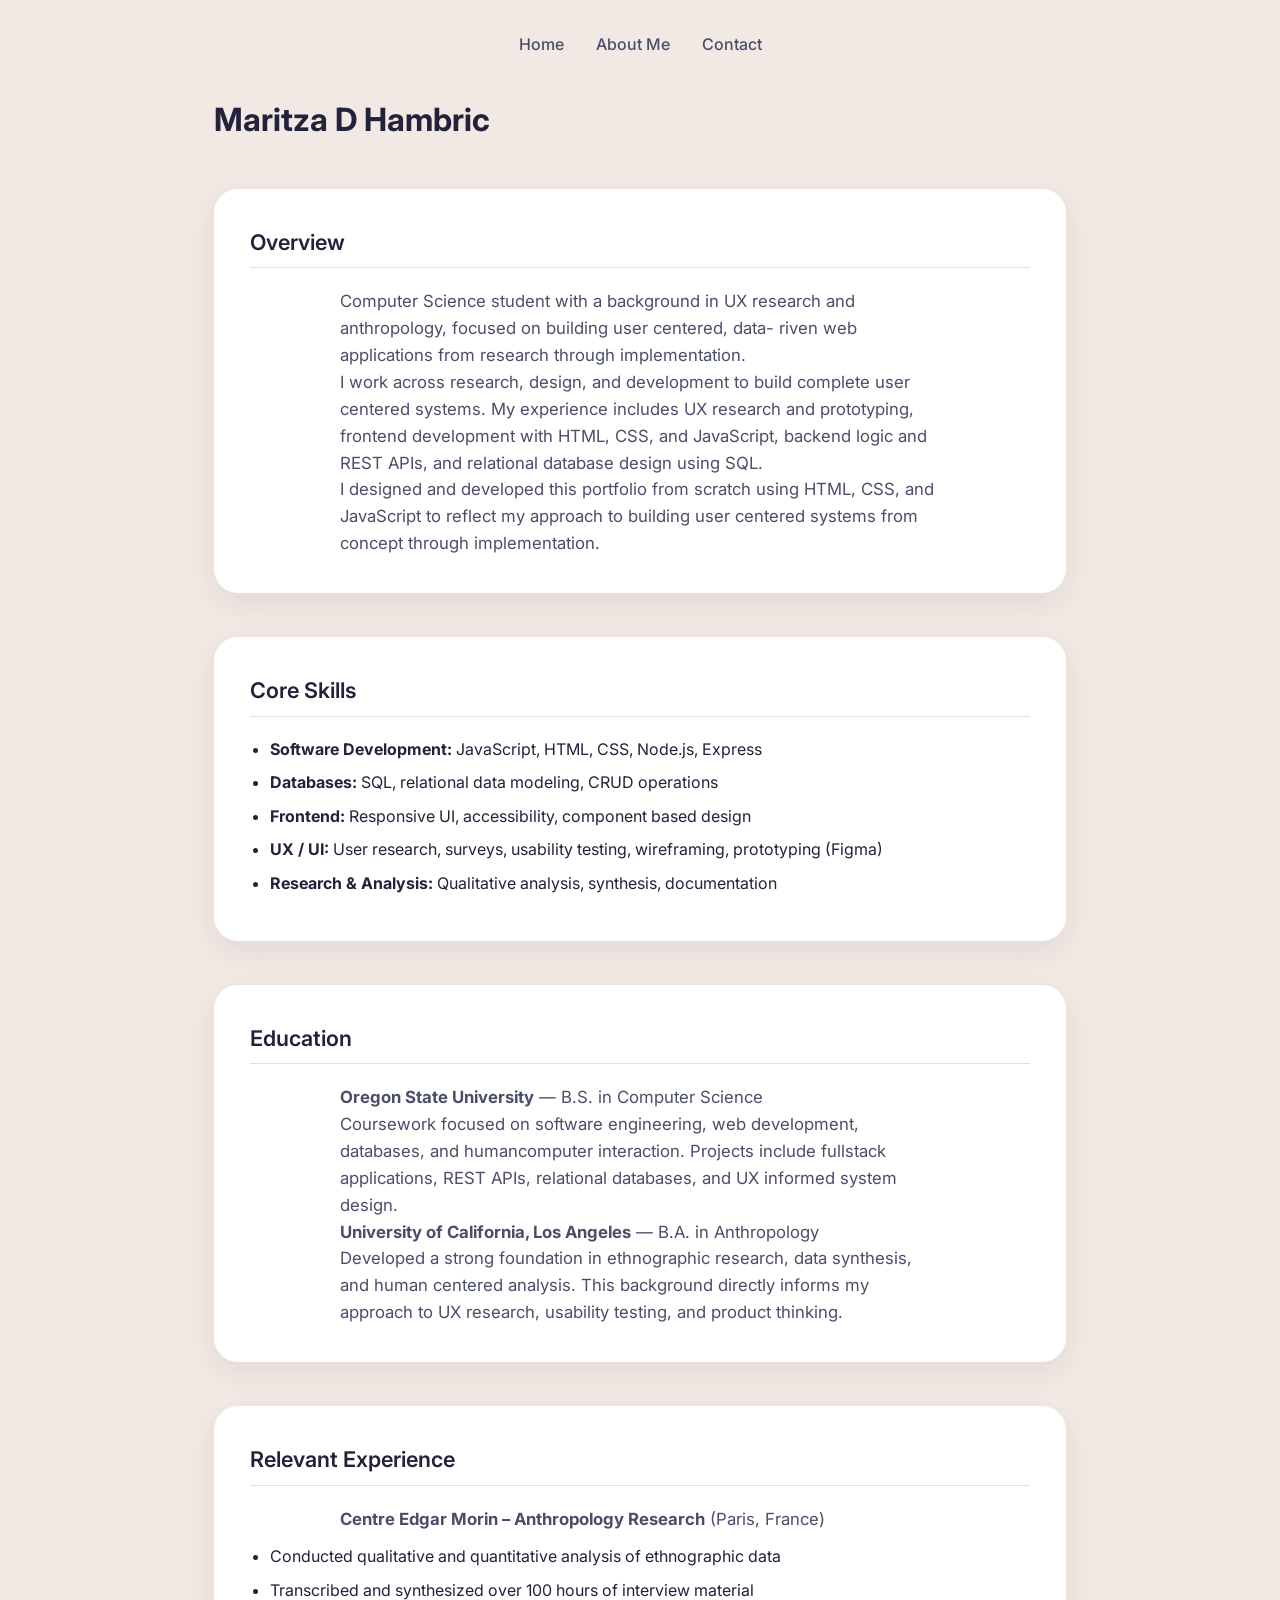
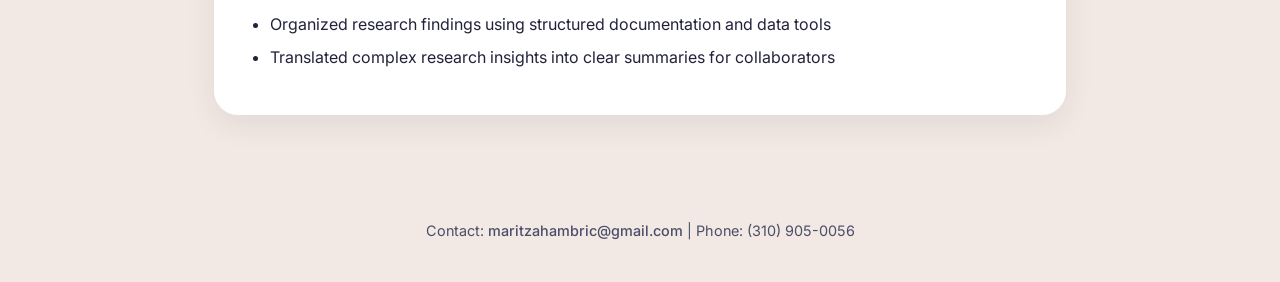
==== about.html @ 88fff33b "Add files via upload" ====
<!DOCTYPE html>
<html lang="en">
<head>
  <meta charset="UTF-8" />
  <meta name="viewport" content="width=device-width, initial-scale=1" />

  <title>About Me - Maritza Hambric</title>

  <link href="https://fonts.googleapis.com/css2?family=Inter:wght@400;500;600;700&display=swap" rel="stylesheet">
  <link rel="stylesheet" href="styles.css" />
</head>

<body>
  <!-- Header -->
  <header>
    <nav>
      <ul>
        <li><a href="index.html">Home</a></li>
        <li><a href="about.html">About Me</a></li>
        <li><a href="contact.html">Contact</a></li>
      </ul>
    </nav>
  </header>

  <!-- Main content -->
  <main class="about-container">
    <h1 class="about-name">Maritza D Hambric</h1>

    <!-- Overview -->
    <section class="about-section">
      <h2 class="section-title">Overview</h2>
      <p>
        Computer Science student with a background in UX research and anthropology, focused on building
        user centered, data- riven web applications from research through implementation.
      </p>
      <p>
        I work across research, design, and development to build complete user centered systems. My experience includes
        UX research and prototyping, frontend development with HTML, CSS, and JavaScript, backend logic and REST APIs,
        and relational database design using SQL.
      </p>
      <p>
        I designed and developed this portfolio from scratch using HTML, CSS, and JavaScript to reflect my approach to 
        building user centered systems from concept through implementation.
      </p>
    </section>

    <!-- Core Skills -->
    <section class="about-section">
      <h2 class="section-title">Core Skills</h2>
      <ul class="about-list">
        <li><strong>Software Development:</strong> JavaScript, HTML, CSS, Node.js, Express</li>
        <li><strong>Databases:</strong> SQL, relational data modeling, CRUD operations</li>
        <li><strong>Frontend:</strong> Responsive UI, accessibility, component based design</li>
        <li><strong>UX / UI:</strong> User research, surveys, usability testing, wireframing, prototyping (Figma)</li>
        <li><strong>Research & Analysis:</strong> Qualitative analysis, synthesis, documentation</li>
      </ul>
    </section>

    <!-- Education -->
    <section class="about-section">
      <h2 class="section-title">Education</h2>

      <p><strong>Oregon State University</strong> — B.S. in Computer Science</p>
      <p>
        Coursework focused on software engineering, web development, databases, and humancomputer interaction.
        Projects include fullstack applications, REST APIs, relational databases, and UX informed system design.
      </p>

      <p><strong>University of California, Los Angeles</strong> — B.A. in Anthropology</p>
      <p>
        Developed a strong foundation in ethnographic research, data synthesis, and human centered analysis.
        This background directly informs my approach to UX research, usability testing, and product thinking.
      </p>
    </section>

    <!-- Relevant Experience -->
    <section class="about-section">
      <h2 class="section-title">Relevant Experience</h2>

      <p><strong>Centre Edgar Morin – Anthropology Research</strong> (Paris, France)</p>
      <ul class="about-list">
        <li>Conducted qualitative and quantitative analysis of ethnographic data</li>
        <li>Transcribed and synthesized over 100 hours of interview material</li>
        <li>Organized research findings using structured documentation and data tools</li>
        <li>Translated complex research insights into clear summaries for collaborators</li>
      </ul>
    </section>
  </main>

  <!-- Footer -->
  <footer>
    <p>
      Contact:
      <a href="mailto:maritzahambric@gmail.com">maritzahambric@gmail.com</a>
      | Phone: (310) 905-0056
    </p>
  </footer>
</body>
</html>
---- styles.css ----
/* Reset */
* {
  margin: 0;
  padding: 0;
  box-sizing: border-box;
}

/* Theme variables */
:root {
  --bg-main: #f2e9e4;
  --bg-surface: #ffffff;

  --text-primary: #22223b;
  --text-secondary: #4a4e69;

  --accent: #4a4e69;
  --accent-hover: #22223b;

  --border-light: #e5e0dc;

  --shadow-soft: 0 10px 30px rgba(34, 34, 59, 0.08);
  --shadow-hover: 0 20px 40px rgba(34, 34, 59, 0.12);
}

/* Base styles */
body {
  font-family: 'Inter', system-ui, -apple-system, BlinkMacSystemFont, sans-serif;
  line-height: 1.6;
  background-color: var(--bg-main);
  color: var(--text-primary);
}

/* Header */
header {
  padding: 2rem 1rem 1.25rem;
  text-align: center;
  
}

header h1 {
  font-size: 2.6rem;
  font-weight: 700;
  margin-bottom: 0.4rem;
}

.hero-subtitle {
  font-size: 1.05rem;
  color: var(--text-secondary);
  margin-bottom: 0.5rem;
  
}

/* Navigation */
nav ul {
  list-style: none;
  display: flex;
  justify-content: center;
  gap: 2rem;
  
}

nav a {
  text-decoration: none;
  font-weight: 500;
  color: var(--text-secondary);
  transition: color 0.2s ease;
  
}

nav a:hover {
  color: var(--accent-hover);
}

/* Main layout */
section {
  max-width: 1100px;
  margin: 2.75rem auto;
  padding: 0 1.5rem;
}

main.about-container {
  max-width: 900px;
  margin: 1rem auto 4rem;
  padding: 0 1.5rem;
}

/* Headings */
h2 {
  font-size: 2rem;
  font-weight: 700;
  margin-bottom: 1.5rem;
}

/* Case study card (home page) */
.case-study-card {
  max-width: 900px;
  margin: 0 auto 3rem;
  background-color: var(--bg-surface);
  padding: 3rem;
  border-radius: 24px;
  box-shadow: var(--shadow-soft);

  display: grid;
  grid-template-columns: auto 1fr;
  align-items: center;
  gap: 3rem;

  transition: transform 0.25s ease, box-shadow 0.25s ease;
}

.case-study-card:hover {
  transform: translateY(-4px);
  box-shadow: var(--shadow-hover);
}

.case-study-card figure {
  max-width: 260px;
}

.case-study-card img {
  width: 100%;
  height: auto;
  border-radius: 22px;
  object-fit: contain;
  box-shadow: 0 8px 24px rgba(34, 34, 59, 0.12);
}

.case-study-content {
  display: flex;
  flex-direction: column;
}

.case-study-card h3 {
  font-size: 1.9rem;
  font-weight: 700;
  margin-bottom: 0.5rem;
}

.case-study-tagline {
  font-size: 1rem;
  color: var(--text-secondary);
  margin-bottom: 1.25rem;
}

.short-description {
  font-size: 1.05rem;
  color: var(--text-secondary);
  max-width: 420px;
  margin-bottom: 1.25rem;
}

/* Case study page sections */
.about-section {
  background-color: var(--bg-surface);
  padding: 2.25rem;
  border-radius: 24px;
  box-shadow: var(--shadow-soft);
  margin-bottom: 2.25rem;
}

.section-title {
  font-size: 1.35rem;
  font-weight: 600;
  margin-bottom: 1.25rem;
  padding-bottom: 0.5rem;
  border-bottom: 1px solid var(--border-light);
}

.about-section p {
  font-size: 1.05rem;
  color: var(--text-secondary);
  margin-bottom: 1rem;
}

/* Prototype grid */
.figma-screens {
  display: grid;
  grid-template-columns: repeat(3, 1fr);
  gap: 2.5rem;
  justify-items: center;
  margin-top: 2rem;
}

.figma-screens figure {
  text-align: center;
}

.figma-screens img {
  width: 100%;
  max-width: 160px;
  border-radius: 18px;
  box-shadow: var(--shadow-soft);
}

.figma-screens figcaption {
  margin-top: 0.5rem;
  font-size: 0.9rem;
  color: var(--text-secondary);
}

/* Wireframes */

.wireframe-row {
  display: flex;
  justify-content: center;
  gap: 2rem;
  margin-top: 2rem;
  flex-wrap: wrap;
}

.wireframe-row img {
  width: 50%;
  max-width: 240px;
  height: auto;
  border-radius: 16px;
  box-shadow: var(--shadow-soft);
}


/* Links */
.read-more,
.project-link {
  background: none;
  border: none;
  padding: 0;
  font-weight: 500;
  color: var(--accent);
  text-decoration: none;
}

.read-more:hover,
.project-link:hover {
  color: var(--accent-hover);
}

.read-more::after,
.project-link::after {
  content: " →";
}

a {
  color: var(--accent);
  text-decoration: none;
}

a:hover {
  text-decoration: underline;
}

/* Footer */
footer {
  text-align: center;
  padding: 2.5rem 1rem;
  font-size: 0.9rem;
  color: var(--text-secondary);
}

footer a {
  font-weight: 500;
  color: var(--accent);
}

footer a:hover {
  color: var(--accent-hover);
}

/* Responsive */
@media (max-width: 768px) {
  .case-study-card {
    grid-template-columns: 1fr;
    text-align: center;
    padding: 2.25rem;
  }

  .case-study-card figure {
    margin: 0 auto 1.5rem;
  }

  .figma-screens {
    grid-template-columns: repeat(2, 1fr);
  }
}

/* Key prototype row */
.prototype-row {
  display: flex;
  justify-content: center;
  align-items: flex-start;
  gap: 2.5rem;
  margin-top: 2rem;
  flex-wrap: wrap;
}

.prototype-row figure {
  text-align: center;
}

.prototype-row img {
  width: 100%;
  max-width: 300px;
  height: auto;
  border-radius: 30px;
  box-shadow: var(--shadow-soft);
}

.prototype-row figcaption {
  margin-top: 0.5rem;
  font-size: 0.9rem;
  color: var(--text-secondary);
}

/* Prototype card background */
.prototype-row figure {
  background-color: var(--bg-surface);
  padding: 1.25rem 1.25rem 1.5rem;
  border-radius: 24px;
  box-shadow: var(--shadow-soft);
  display: flex;
  flex-direction: column;
  align-items: center;
}


/* Contact page form layout */
#contact-form {
  display: grid;
  grid-template-columns: 1fr;
  gap: 1.25rem;
  max-width: 500px;
  margin: 0 auto;
}

/* Labels */
#contact-form label {
  font-size: 0.95rem;
  font-weight: 500;
  color: var(--text-secondary);
}

/* Inputs & textarea */
#contact-form input,
#contact-form textarea {
  width: 100%;
  padding: 0.75rem 0.85rem;
  font-size: 0.95rem;
  border-radius: 10px;
  border: 1px solid var(--border-light);
  font-family: inherit;
}

#contact-form textarea {
  resize: vertical;
  min-height: 120px;
}

/* Submit button */
.submit-button {
  margin-top: 0.5rem;
  padding: 0.75rem 1.25rem;
  font-size: 0.95rem;
  font-weight: 600;
  border-radius: 999px;
  border: none;
  background-color: var(--accent);
  color: white;
  cursor: pointer;
  align-self: flex-start;
}

.submit-button:hover {
  background-color: var(--accent-hover);
}

/* Center text sections on contact page */
.about-section p {
  max-width: 600px;
  margin: 0 auto;
}

/* Scrollable prototype phone */
.prototype-phone {
  width: 220px;
  height: 460px;
  border-radius: 28px;
  overflow-y: auto;
  
 

  /* Hide scrollbar (cross-browser) */
  scrollbar-width: none;        /* Firefox */
  -ms-overflow-style: none;     /* IE & Edge */
}

/* Hide scrollbar (Chrome, Safari) */
.prototype-phone::-webkit-scrollbar {
  display: none;
}

/* Image inside phone */
.prototype-phone img {
  width: 300%;
  height: auto;
  display: block;
}

/* Phone frame wrapper */
.phone-frame {
  width: 250px;
  height: 500px;
  background: #2f2f3a; /* dark phone body */
  border-radius: 36px;
  padding: 6px;

  display: flex;
  align-items: center;
  justify-content: center;

  box-shadow:
    0 25px 60px rgba(0, 0, 0, 0.25),
    inset 0 0 0 2px rgba(255, 255, 255, 0.06);
}

/* Inner scrollable screen */
.prototype-phone {
  width: 100%;
  height: 100%;
  background: FFC107;
  border-radius: 28px;
  overflow-y: auto;

  scrollbar-width: none;
  -ms-overflow-style: none;
}

.prototype-phone::-webkit-scrollbar {
  display: none;
}

.prototype-phone img {
  width: 100%;
  height: auto;
  display: block;
}

/* Figma prototype embed */
.figma-embed {
  margin-top: 2rem;
  width: 100%;
  height: 700px;
  border-radius: 24px;
  overflow: hidden;
  box-shadow: var(--shadow-soft);
}

.figma-embed iframe {
  width: 100%;
  height: 100%;
  border: none;
}

/* Prototype explanation text */
.prototype-intro {
  max-width: 640px;
  margin: 0 auto 1rem;
  font-size: 1.05rem;
  color: var(--text-secondary);
  text-align: center;
}

.prototype-points {
  max-width: 560px;
  margin: 0 auto 1.5rem;
  padding-left: 1.2rem;
  color: var(--text-secondary);
}

.prototype-points li {
  margin-bottom: 0.5rem;
  line-height: 1.5;
}

.prototype-note {
  max-width: 560px;
  margin: 0 auto 2rem;
  font-size: 0.95rem;
  color: var(--text-secondary);
  text-align: center;
}


.prototype-hint {
  text-align: center;
  font-size: 0.9rem;
  color: var(--text-secondary);
  margin-bottom: 1rem;
}

.about-list {
  margin-top: 0.75rem;
  padding-left: 1.25rem;
}

.about-list li {
  margin-bottom: 0.6rem;
  line-height: 1.5;
}
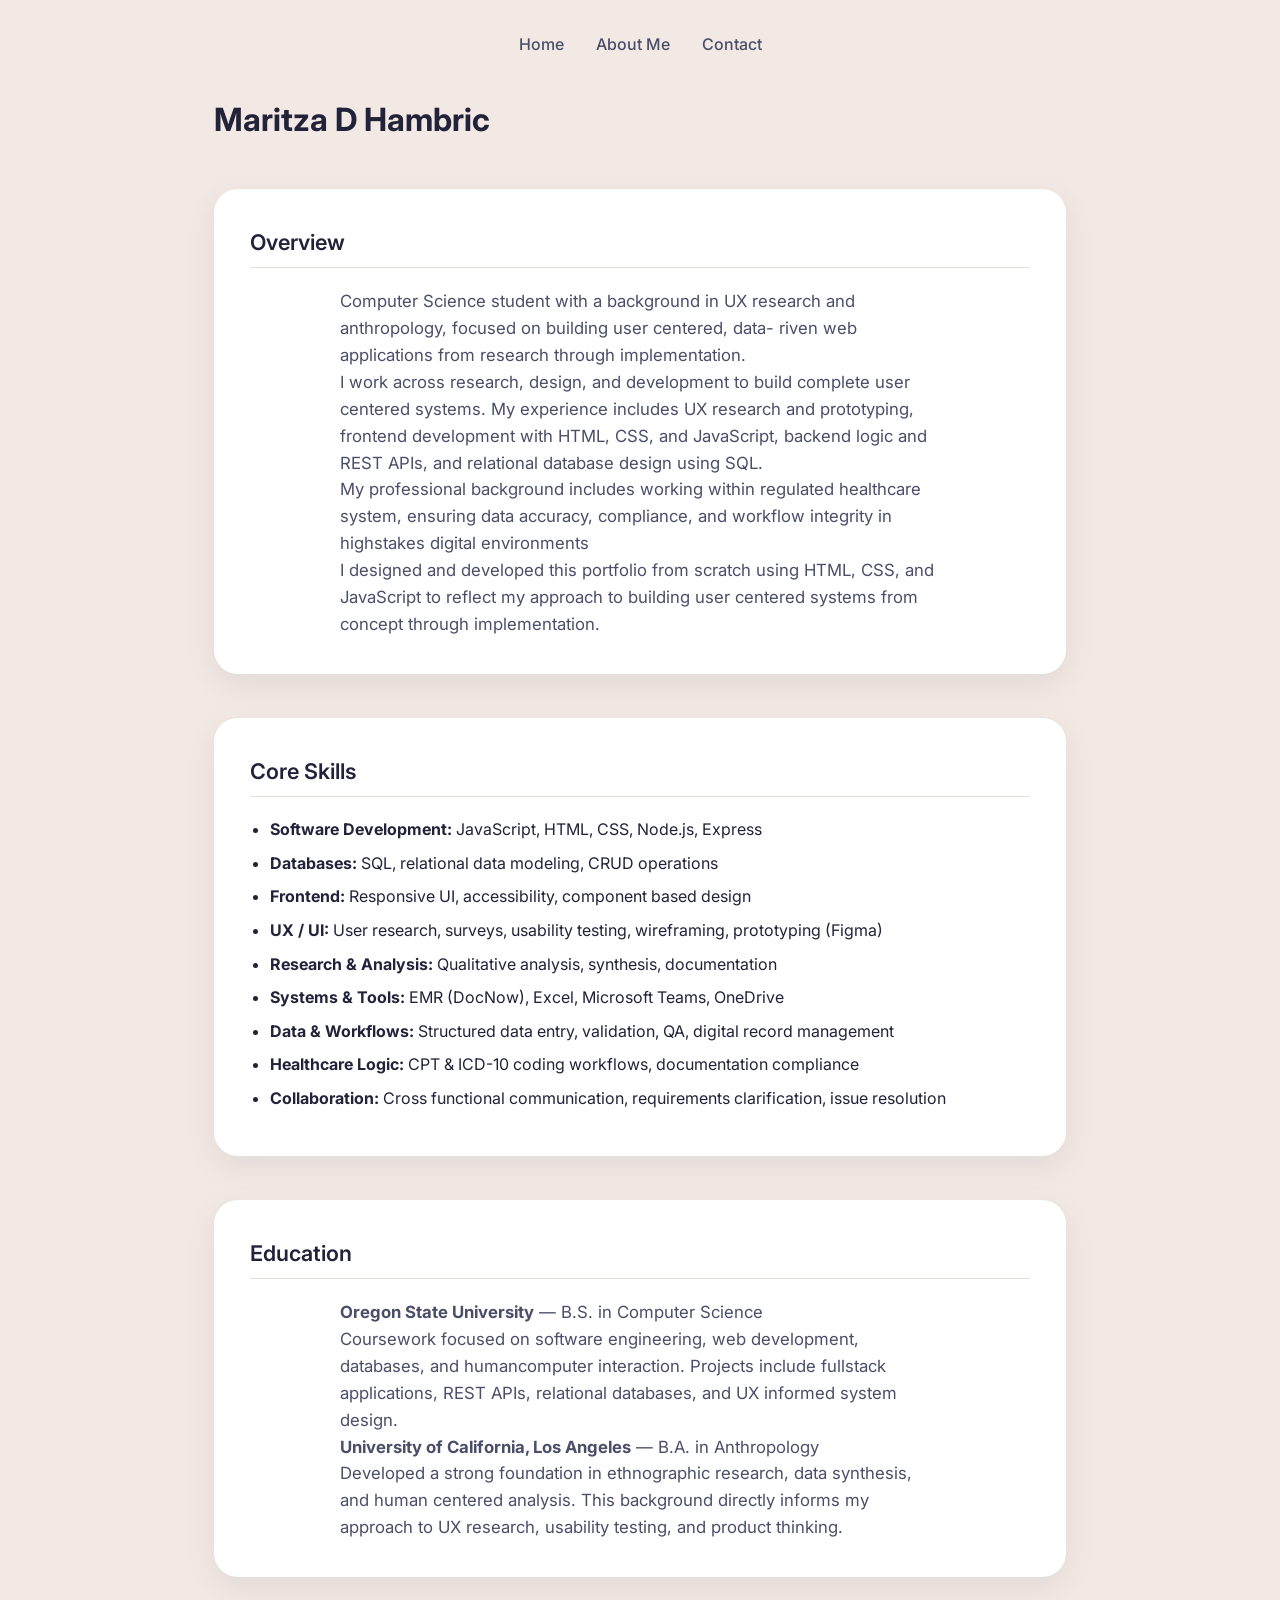
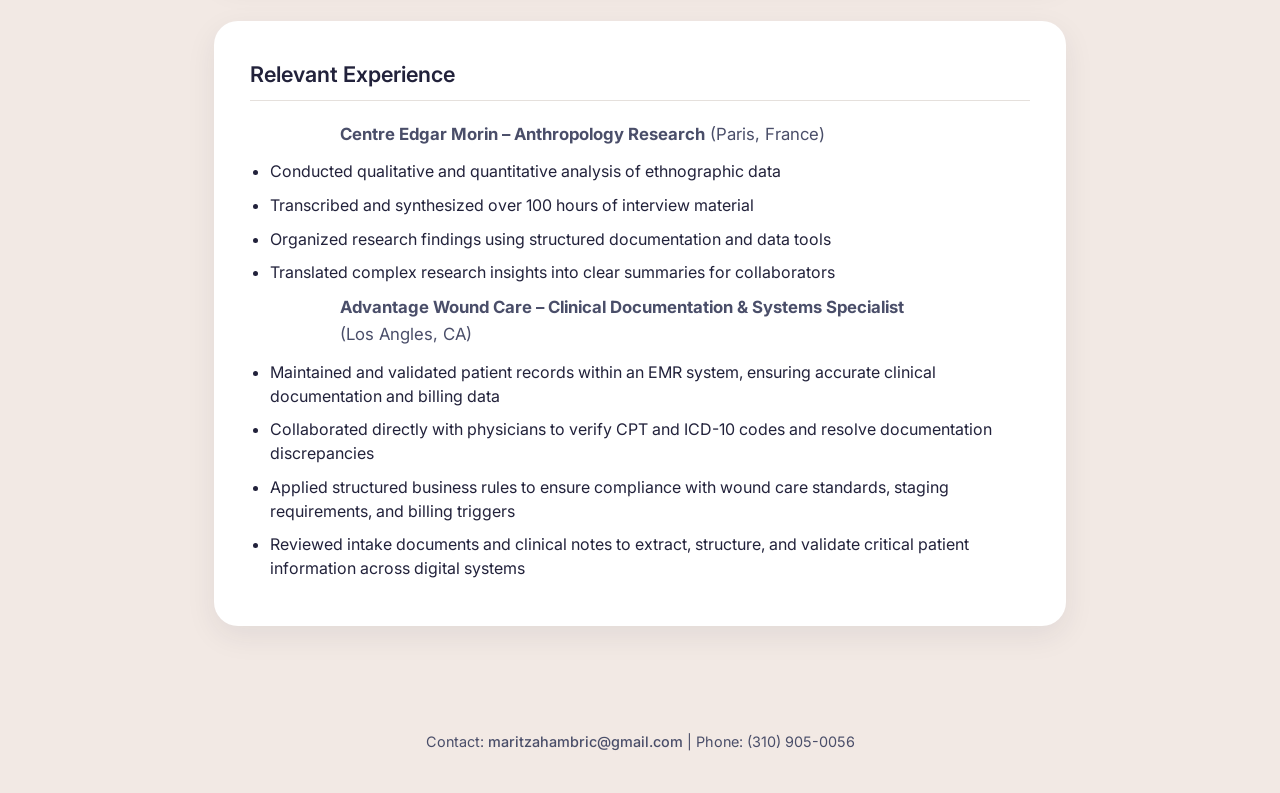
==== commit 52a21dcb: "Enhance about.html with healthcare experience details Added details about professional background an" ====
--- a/about.html
+++ b/about.html
@@ -36,7 +36,11 @@
       <p>
         I work across research, design, and development to build complete user centered systems. My experience includes
         UX research and prototyping, frontend development with HTML, CSS, and JavaScript, backend logic and REST APIs,
-        and relational database design using SQL.
+        and relational database design using SQL. 
+      </p>
+      <p>
+        My professional background includes working within regulated healthcare system,
+        ensuring data accuracy, compliance, and workflow integrity in highstakes digital environments
       </p>
       <p>
         I designed and developed this portfolio from scratch using HTML, CSS, and JavaScript to reflect my approach to 
@@ -53,7 +57,12 @@
         <li><strong>Frontend:</strong> Responsive UI, accessibility, component based design</li>
         <li><strong>UX / UI:</strong> User research, surveys, usability testing, wireframing, prototyping (Figma)</li>
         <li><strong>Research & Analysis:</strong> Qualitative analysis, synthesis, documentation</li>
+        <li><strong>Systems & Tools:</strong> EMR (DocNow), Excel, Microsoft Teams, OneDrive</li>
+        <li><strong>Data & Workflows:</strong> Structured data entry, validation, QA, digital record management</li>
+        <li><strong>Healthcare Logic:</strong> CPT & ICD-10 coding workflows, documentation compliance</li>
+        <li><strong>Collaboration:</strong> Cross functional communication, requirements clarification, issue resolution</li>
       </ul>
+
     </section>
 
     <!-- Education -->
@@ -84,6 +93,16 @@
         <li>Organized research findings using structured documentation and data tools</li>
         <li>Translated complex research insights into clear summaries for collaborators</li>
       </ul>
+
+      <p><strong>Advantage Wound Care – Clinical Documentation & Systems Specialist</strong> (Los Angles, CA)</p>
+      <ul class="about-list">
+        <li>Maintained and validated patient records within an EMR system, ensuring accurate clinical documentation and billing data</li>
+        <li>Collaborated directly with physicians to verify CPT and ICD-10 codes and resolve documentation discrepancies</li>
+        <li>Applied structured business rules to ensure compliance with wound care standards, staging requirements, and billing triggers</li>
+        <li>Reviewed intake documents and clinical notes to extract, structure, and validate critical patient information across digital systems</li>
+      </ul>
+      
+    
     </section>
   </main>
 
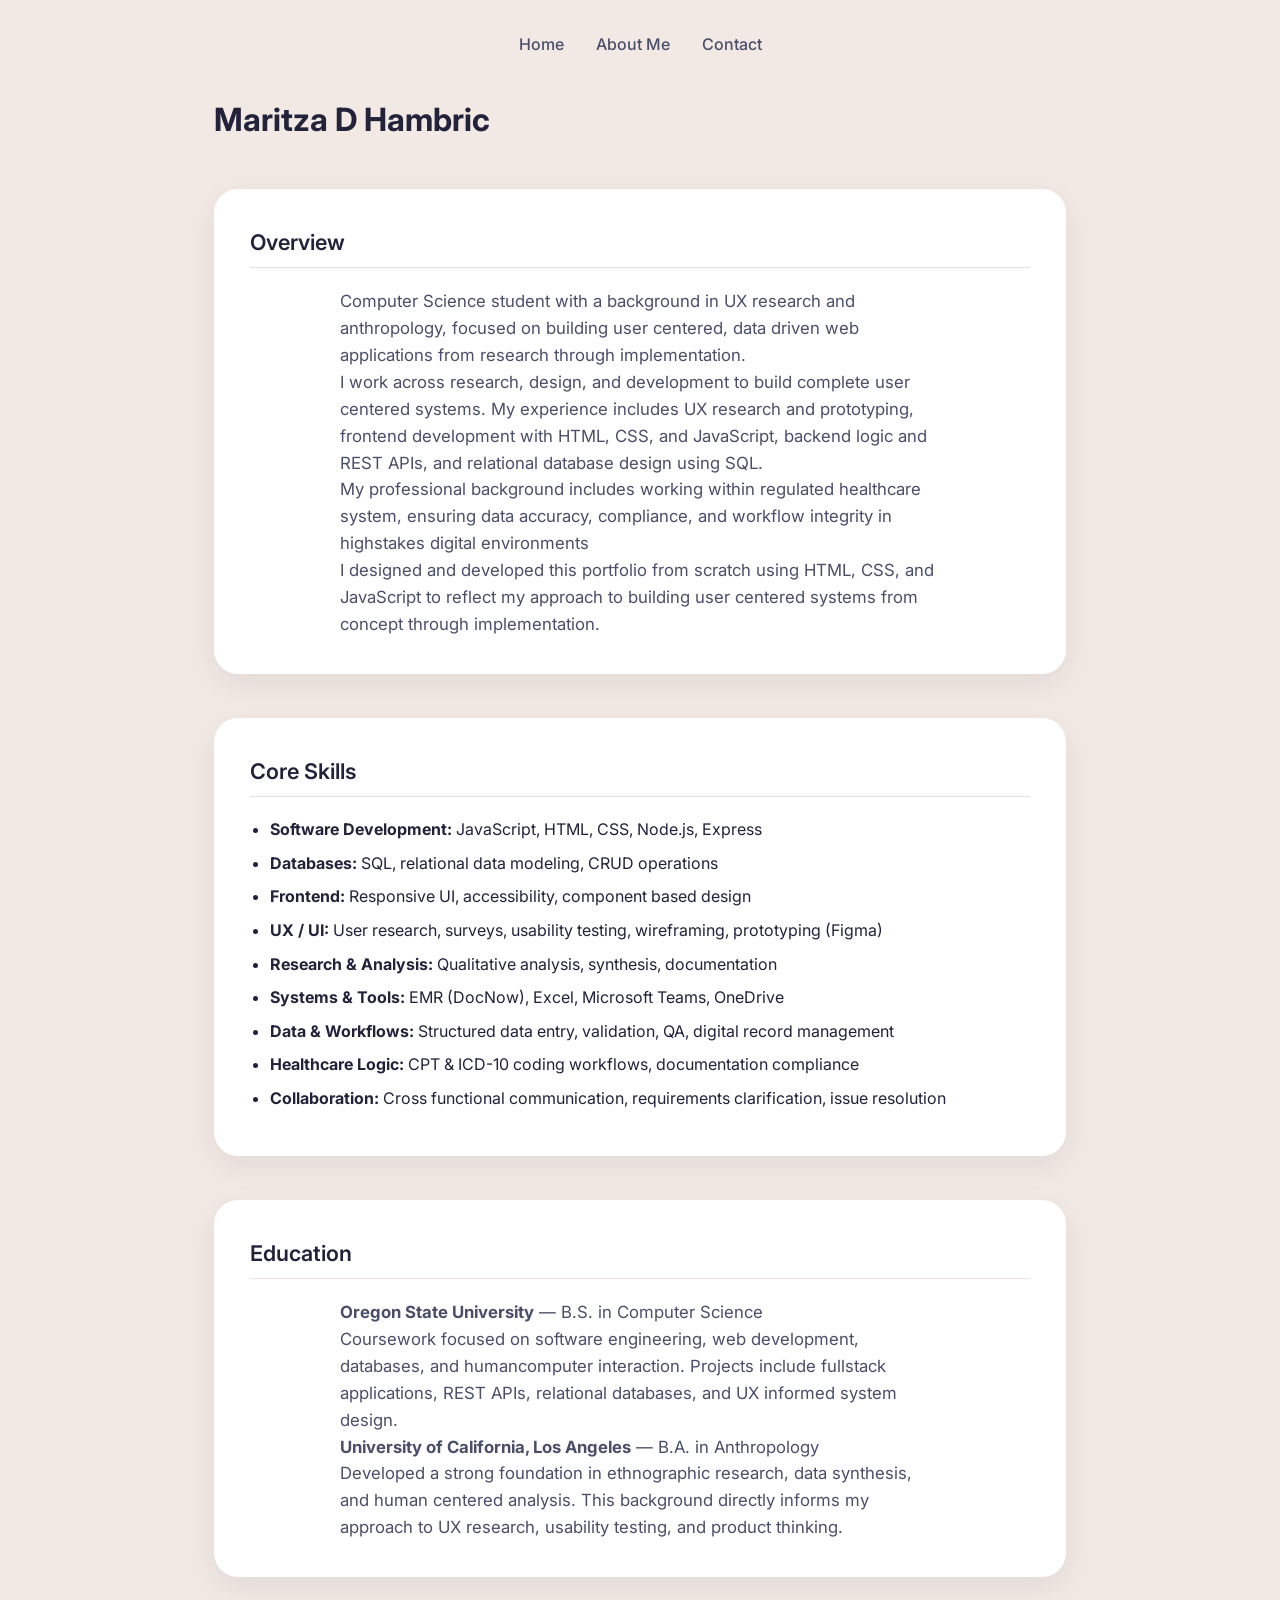
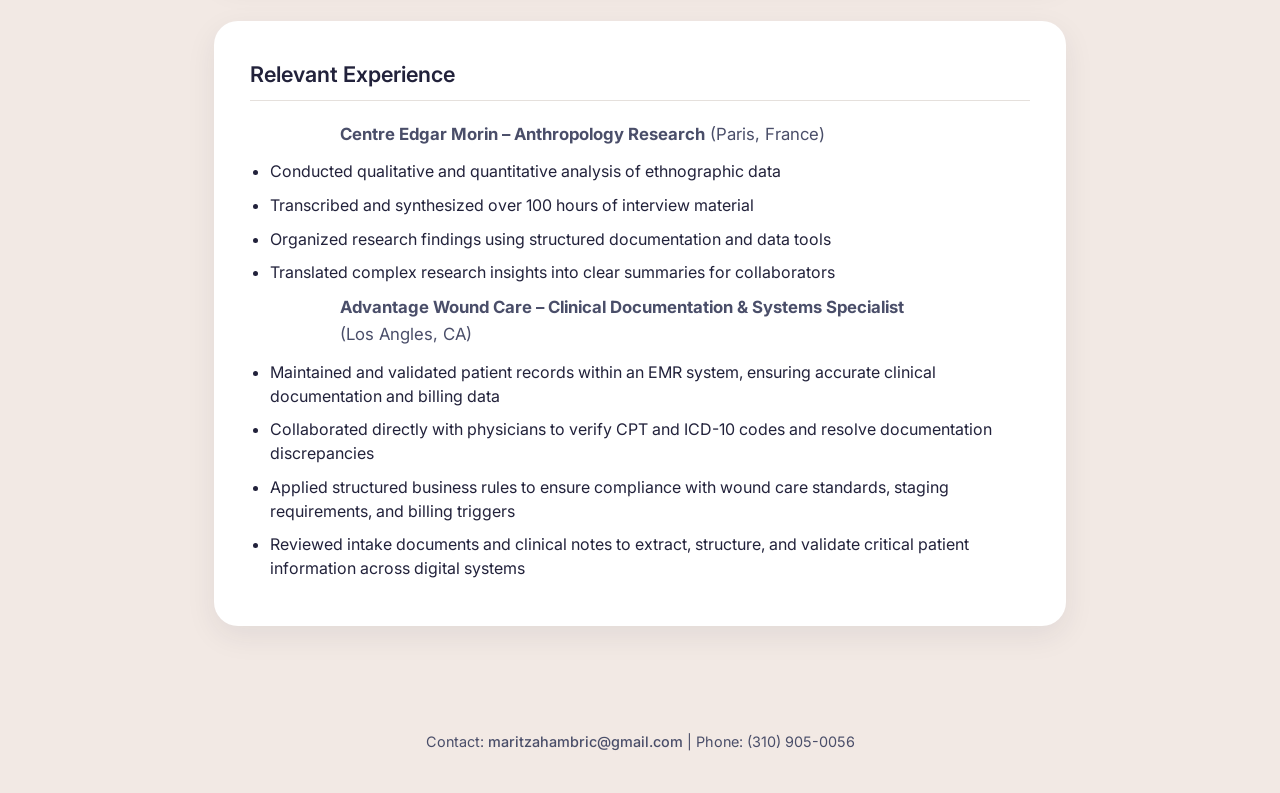
==== commit eb350d87: "Update about.html" ====
--- a/about.html
+++ b/about.html
@@ -31,7 +31,7 @@
       <h2 class="section-title">Overview</h2>
       <p>
         Computer Science student with a background in UX research and anthropology, focused on building
-        user centered, data- riven web applications from research through implementation.
+        user centered, data driven web applications from research through implementation.
       </p>
       <p>
         I work across research, design, and development to build complete user centered systems. My experience includes
--- a/styles.css
+++ b/styles.css
@@ -504,3 +504,40 @@
   margin-bottom: 0.6rem;
   line-height: 1.5;
 }
+
+/* Contact form layout */
+#contact form {
+  display: flex;
+  flex-direction: column;
+  gap: 12px;
+  max-width: 500px;
+  margin: 0 auto;
+}
+
+/* Contact form labels */
+#contact label {
+  font-weight: 500;
+  margin-top: 8px;
+}
+
+/* Contact form inputs and textarea */
+#contact input,
+#contact textarea {
+  width: 100%;
+  padding: 10px 12px;
+  font-size: 1rem;
+  border-radius: 6px;
+  border: 1px solid #ccc;
+  font-family: inherit;
+}
+
+/* Textarea behavior */
+#contact textarea {
+  resize: vertical;
+}
+
+/* Submit button alignment */
+.submit-button {
+  margin-top: 16px;
+  align-self: flex-start;
+}
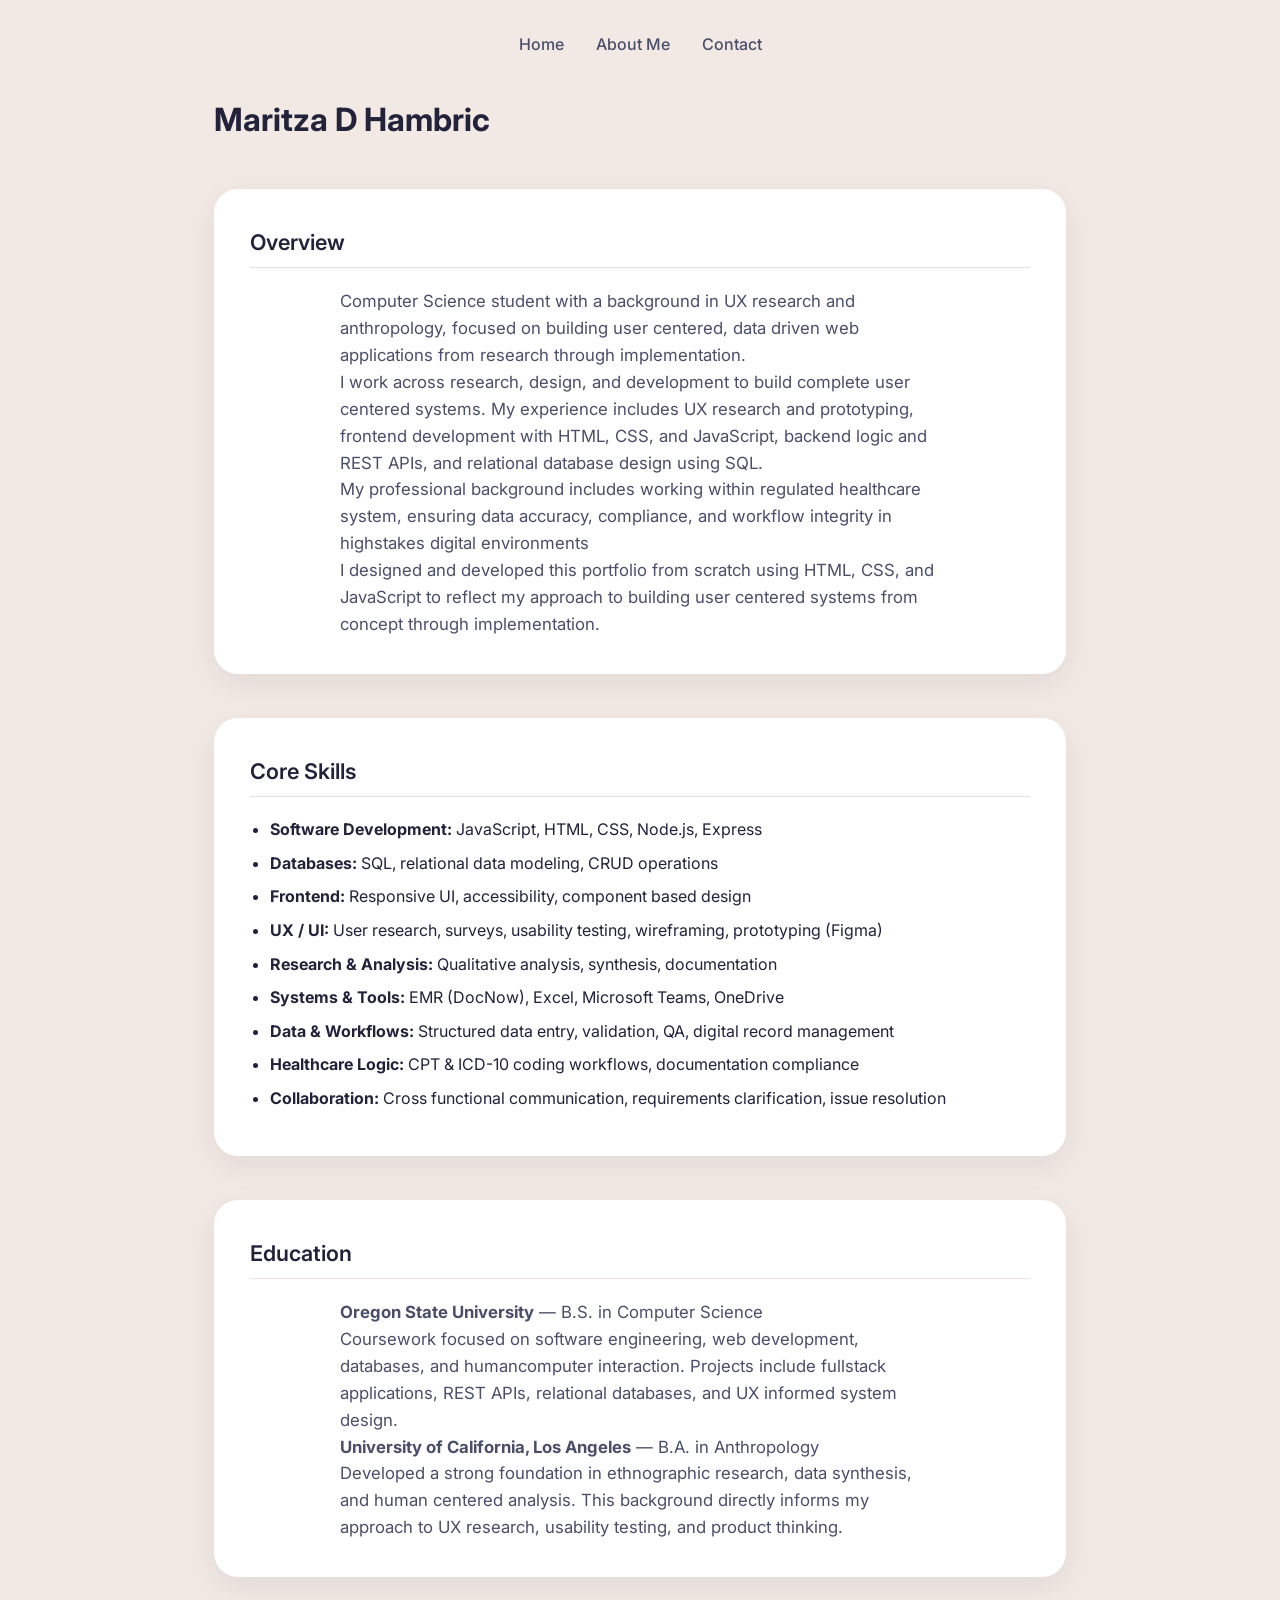
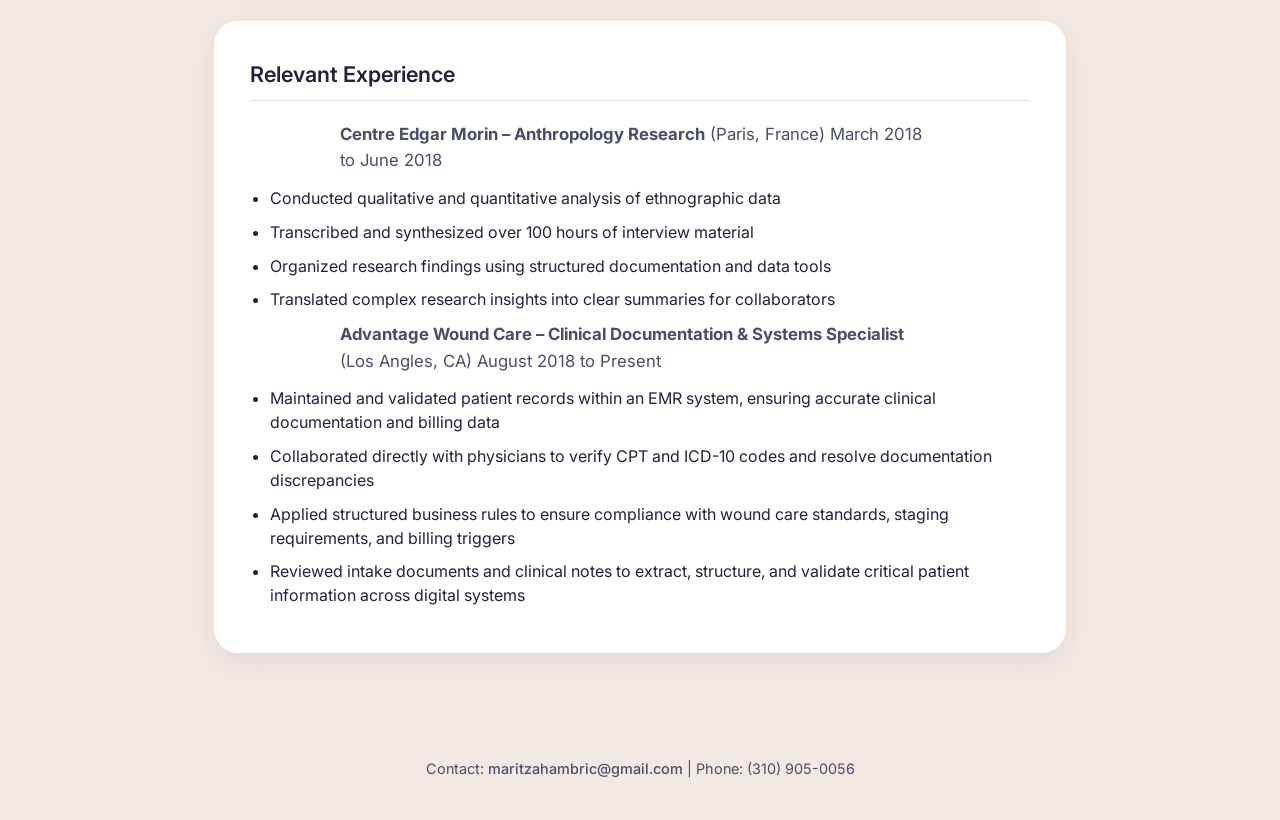
==== commit 4d989edd: "Update about.html" ====
--- a/about.html
+++ b/about.html
@@ -86,7 +86,7 @@
     <section class="about-section">
       <h2 class="section-title">Relevant Experience</h2>
 
-      <p><strong>Centre Edgar Morin – Anthropology Research</strong> (Paris, France)</p>
+      <p><strong>Centre Edgar Morin – Anthropology Research</strong> (Paris, France) March 2018 to June 2018</p>
       <ul class="about-list">
         <li>Conducted qualitative and quantitative analysis of ethnographic data</li>
         <li>Transcribed and synthesized over 100 hours of interview material</li>
@@ -94,7 +94,7 @@
         <li>Translated complex research insights into clear summaries for collaborators</li>
       </ul>
 
-      <p><strong>Advantage Wound Care – Clinical Documentation & Systems Specialist</strong> (Los Angles, CA)</p>
+      <p><strong>Advantage Wound Care – Clinical Documentation & Systems Specialist</strong> (Los Angles, CA) August 2018 to Present</p>
       <ul class="about-list">
         <li>Maintained and validated patient records within an EMR system, ensuring accurate clinical documentation and billing data</li>
         <li>Collaborated directly with physicians to verify CPT and ICD-10 codes and resolve documentation discrepancies</li>
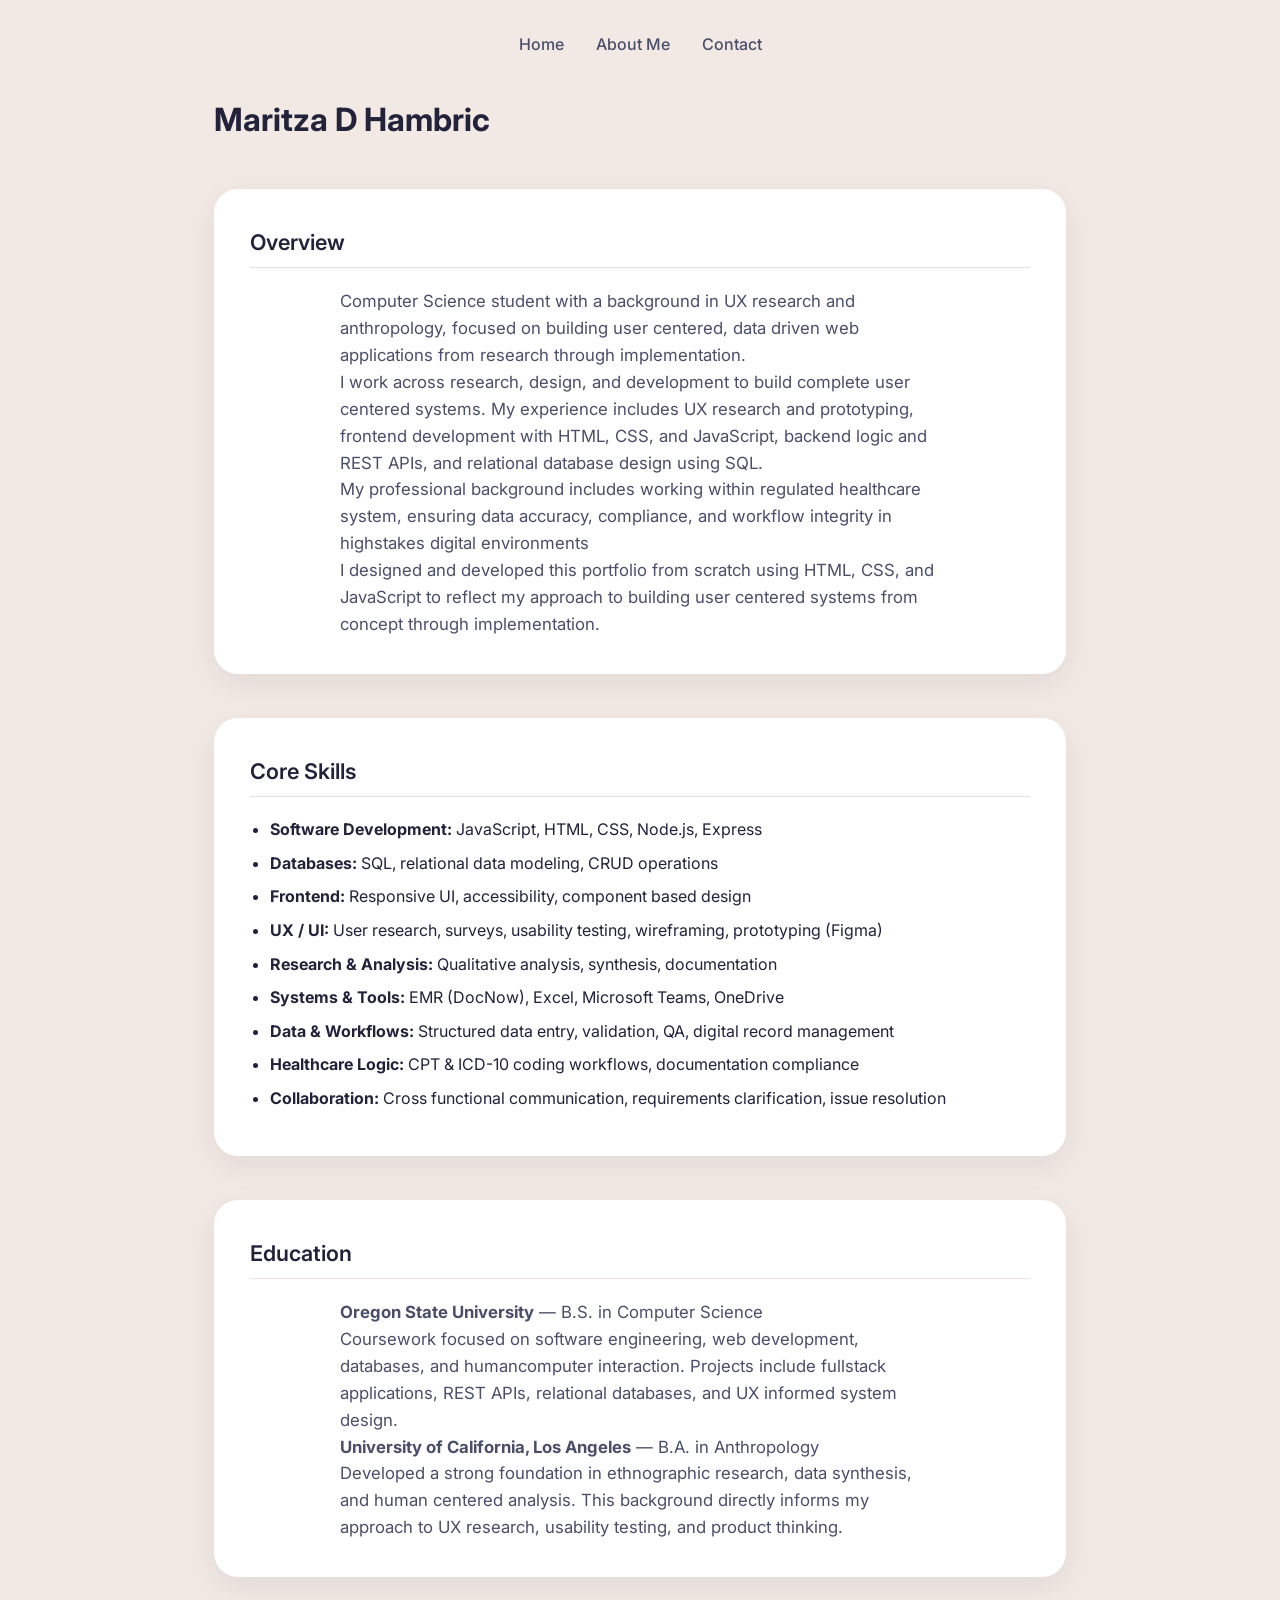
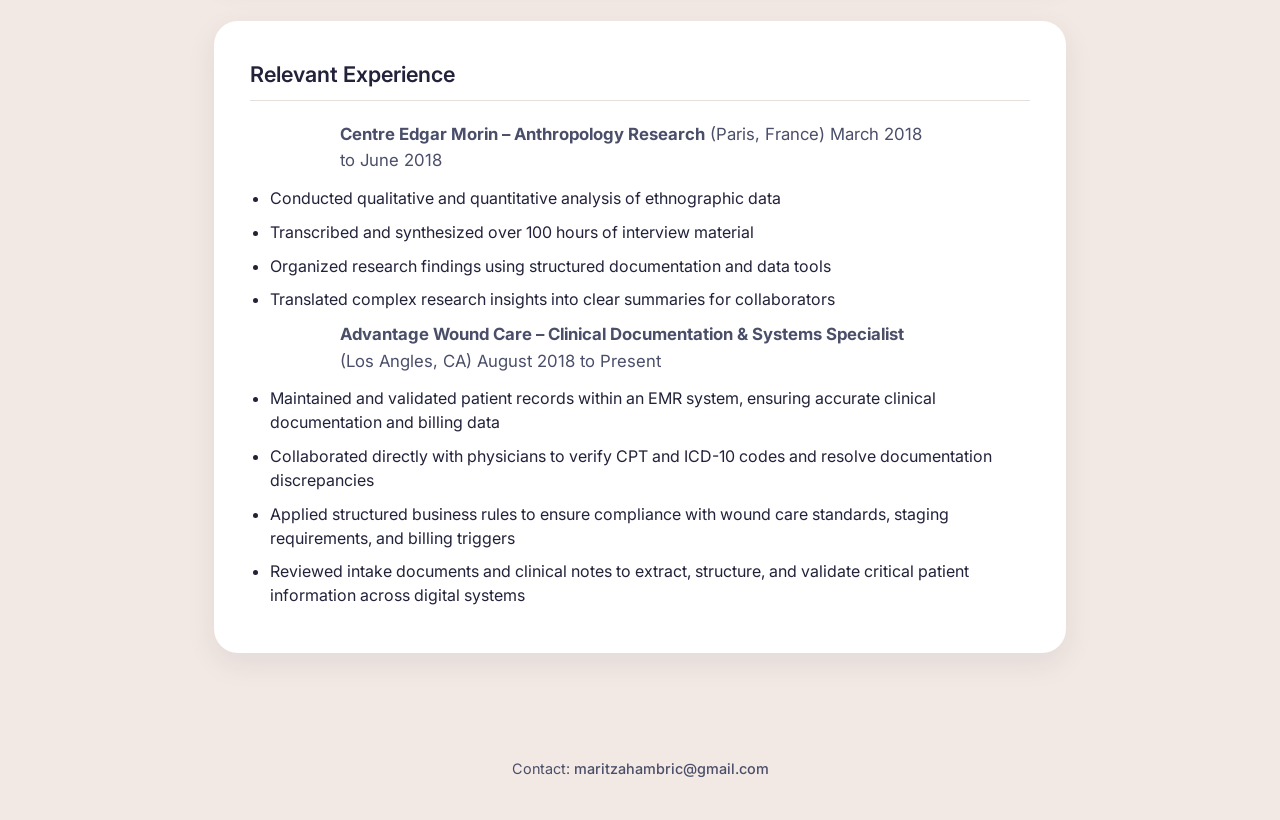
==== commit a1187014: "Add borders for web demo phone frame" ====
--- a/about.html
+++ b/about.html
@@ -36,14 +36,14 @@
       <p>
         I work across research, design, and development to build complete user centered systems. My experience includes
         UX research and prototyping, frontend development with HTML, CSS, and JavaScript, backend logic and REST APIs,
-        and relational database design using SQL. 
+        and relational database design using SQL.
       </p>
       <p>
         My professional background includes working within regulated healthcare system,
         ensuring data accuracy, compliance, and workflow integrity in highstakes digital environments
       </p>
       <p>
-        I designed and developed this portfolio from scratch using HTML, CSS, and JavaScript to reflect my approach to 
+        I designed and developed this portfolio from scratch using HTML, CSS, and JavaScript to reflect my approach to
         building user centered systems from concept through implementation.
       </p>
     </section>
@@ -101,8 +101,8 @@
         <li>Applied structured business rules to ensure compliance with wound care standards, staging requirements, and billing triggers</li>
         <li>Reviewed intake documents and clinical notes to extract, structure, and validate critical patient information across digital systems</li>
       </ul>
-      
-    
+
+
     </section>
   </main>
 
@@ -111,7 +111,6 @@
     <p>
       Contact:
       <a href="mailto:maritzahambric@gmail.com">maritzahambric@gmail.com</a>
-      | Phone: (310) 905-0056
     </p>
   </footer>
 </body>
--- a/styles.css
+++ b/styles.css
@@ -34,7 +34,7 @@
 header {
   padding: 2rem 1rem 1.25rem;
   text-align: center;
-  
+
 }
 
 header h1 {
@@ -47,7 +47,7 @@
   font-size: 1.05rem;
   color: var(--text-secondary);
   margin-bottom: 0.5rem;
-  
+
 }
 
 /* Navigation */
@@ -56,7 +56,7 @@
   display: flex;
   justify-content: center;
   gap: 2rem;
-  
+
 }
 
 nav a {
@@ -64,7 +64,7 @@
   font-weight: 500;
   color: var(--text-secondary);
   transition: color 0.2s ease;
-  
+
 }
 
 nav a:hover {
@@ -383,8 +383,8 @@
   height: 460px;
   border-radius: 28px;
   overflow-y: auto;
-  
- 
+
+
 
   /* Hide scrollbar (cross-browser) */
   scrollbar-width: none;        /* Firefox */
@@ -424,7 +424,7 @@
 .prototype-phone {
   width: 100%;
   height: 100%;
-  background: FFC107;
+  background: #ffc107;
   border-radius: 28px;
   overflow-y: auto;
 
@@ -541,3 +541,16 @@
   margin-top: 16px;
   align-self: flex-start;
 }
+
+/* Makes the Student PeerNest live app screenshot fit better inside the phone */
+.live-app-preview .prototype-phone img {
+  width: 100%;
+  height: 100%;
+  object-fit: cover;
+  object-position: 30% top;
+}
+
+/* Slightly shortens the phone frame so the preview feels less empty */
+.live-app-preview .phone-frame {
+  height: 470px;
+}
